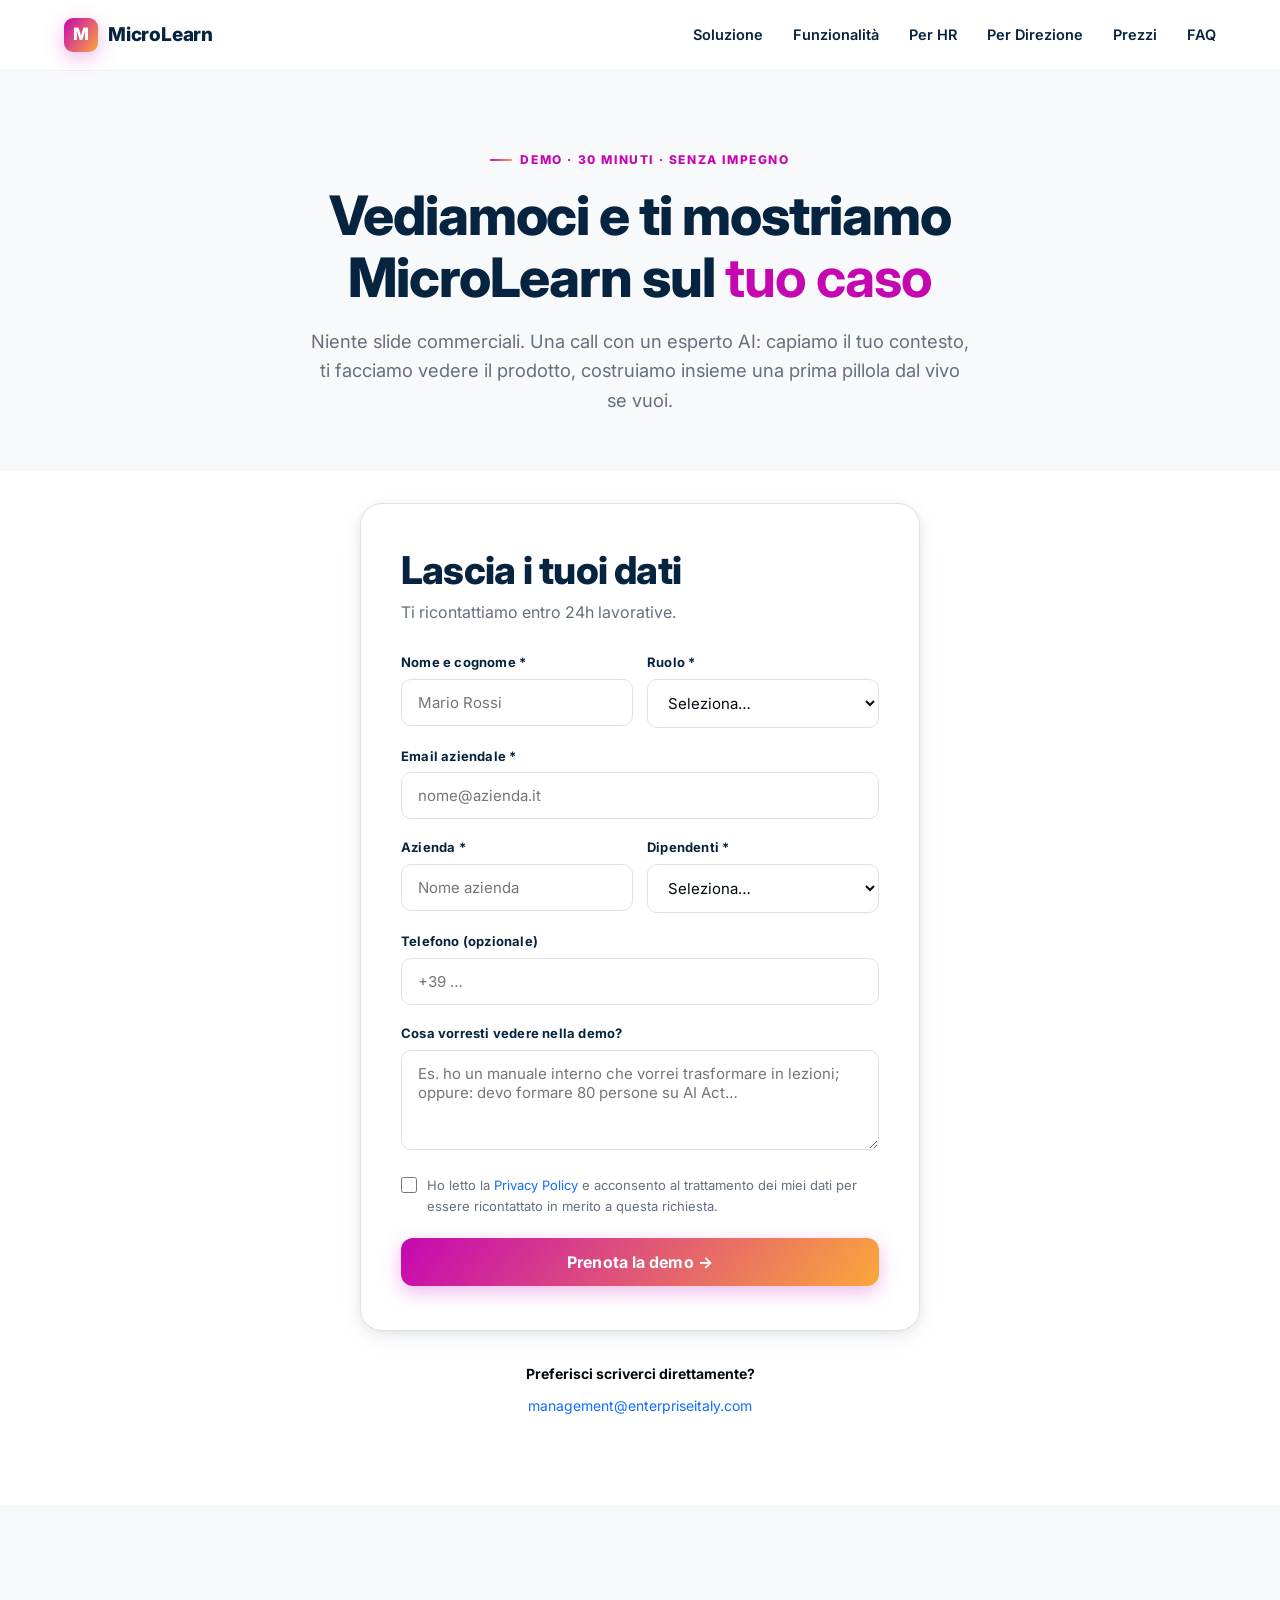
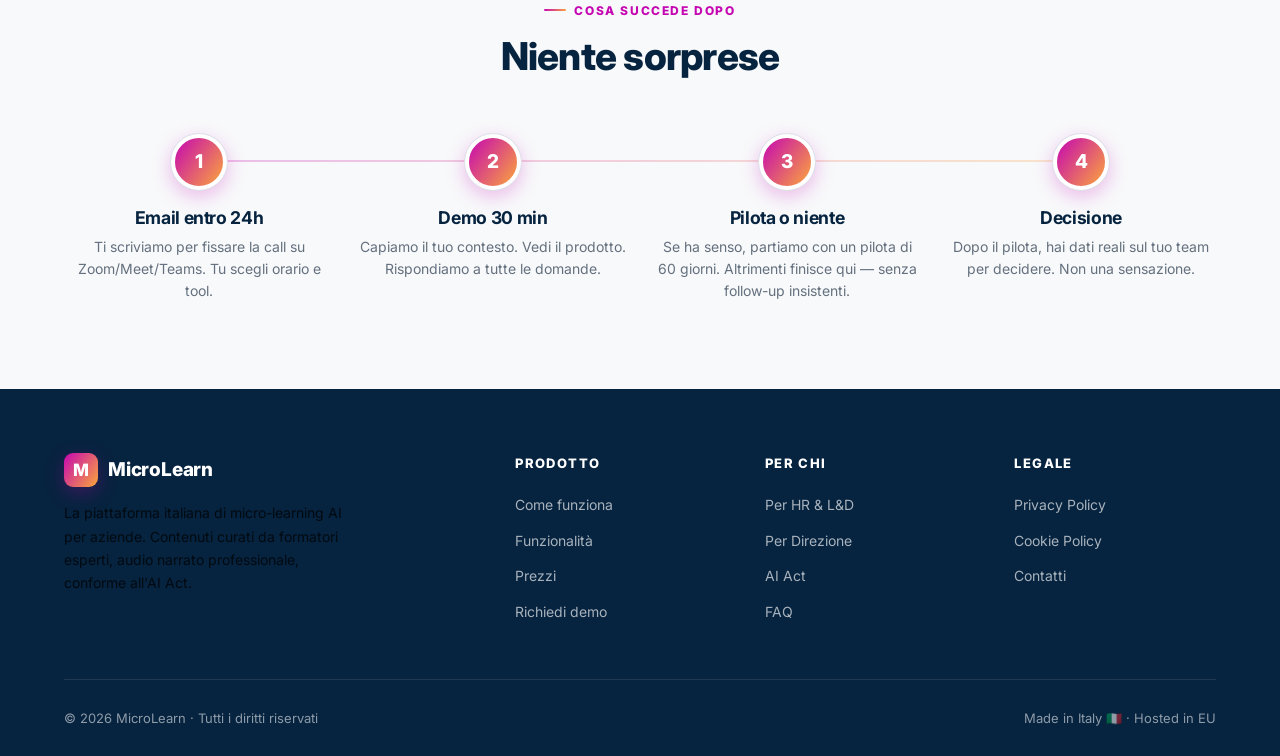
==== demo.html @ 462d7740 "first commit" ====
<!DOCTYPE html>
<html lang="it">
<head>
<meta charset="UTF-8">
<meta name="viewport" content="width=device-width, initial-scale=1.0">
<title>MicroLearn — Richiedi una demo</title>
<meta name="description" content="Prenota una demo MicroLearn. 30 minuti, senza impegno. Costruiamo una pillola partendo dal tuo documento.">
<link href="https://fonts.googleapis.com/css2?family=Inter:wght@300;400;500;600;700;800&display=swap" rel="stylesheet">
<link rel="stylesheet" href="assets/style.css">
<link rel="icon" href="data:image/svg+xml,%3Csvg xmlns='http://www.w3.org/2000/svg' viewBox='0 0 100 100'%3E%3Cdefs%3E%3ClinearGradient id='g' x1='0%25' y1='0%25' x2='100%25' y2='100%25'%3E%3Cstop offset='0%25' stop-color='%23C507B2'/%3E%3Cstop offset='100%25' stop-color='%23FBA73B'/%3E%3C/linearGradient%3E%3C/defs%3E%3Crect width='100' height='100' rx='22' fill='url(%23g)'/%3E%3Ctext x='50' y='68' text-anchor='middle' font-family='Inter,sans-serif' font-size='56' font-weight='800' fill='white'%3EM%3C/text%3E%3C/svg%3E">
</head>
<body>

<!-- Topbar -->
<header class="topbar">
  <div class="container topbar-inner">
    <a href="index.html" class="brand">
      <span class="brand-mark">M</span>
      <span>MicroLearn</span>
    </a>
    <nav class="nav-menu" aria-label="Menu principale">
      <a href="index.html#soluzione">Soluzione</a>
      <a href="index.html#funzionalita">Funzionalità</a>
      <a href="per-hr.html">Per HR</a>
      <a href="per-direzione.html">Per Direzione</a>
      <a href="index.html#prezzi">Prezzi</a>
      <a href="index.html#faq">FAQ</a>
    </nav>
    <button class="nav-toggle" aria-label="Apri menu" aria-expanded="false">
      <svg width="22" height="22" viewBox="0 0 24 24" fill="none" stroke="currentColor" stroke-width="2.5" stroke-linecap="round"><line x1="4" y1="7" x2="20" y2="7"/><line x1="4" y1="12" x2="20" y2="12"/><line x1="4" y1="17" x2="20" y2="17"/></svg>
    </button>
  </div>
</header>

<!-- Page hero -->
<section class="page-hero">
  <div class="container">
    <span class="eyebrow">Demo · 30 minuti · Senza impegno</span>
    <h1>Vediamoci e ti mostriamo<br>MicroLearn sul <span class="text-magenta">tuo caso</span></h1>
    <p>Niente slide commerciali. Una call con un esperto AI: capiamo il tuo contesto, ti facciamo vedere il prodotto, costruiamo insieme una prima pillola dal vivo se vuoi.</p>
  </div>
</section>

<!-- Form -->
<section style="padding-top:32px;">
  <div class="container">
    <div class="form-wrap reveal">
      <h2>Lascia i tuoi dati</h2>
      <p>Ti ricontattiamo entro 24h lavorative.</p>

      <div class="form-success" id="form-success">
        <strong>✓ Richiesta inviata.</strong> Ti scriviamo a brevissimo per fissare la call.
      </div>

      <form id="demo-form" novalidate>
        <div class="form-row">
          <div class="form-group">
            <label for="name">Nome e cognome *</label>
            <input id="name" name="name" type="text" required placeholder="Mario Rossi">
          </div>
          <div class="form-group">
            <label for="role">Ruolo *</label>
            <select id="role" name="role" required>
              <option value="">Seleziona…</option>
              <option>CEO / Direttore Generale</option>
              <option>HR / L&D Manager</option>
              <option>IT / Innovation Manager</option>
              <option>Compliance / Legal</option>
              <option>Consulente / Formatore</option>
              <option>Altro</option>
            </select>
          </div>
        </div>

        <div class="form-group">
          <label for="email">Email aziendale *</label>
          <input id="email" name="email" type="email" required placeholder="nome@azienda.it">
        </div>

        <div class="form-row">
          <div class="form-group">
            <label for="company">Azienda *</label>
            <input id="company" name="company" type="text" required placeholder="Nome azienda">
          </div>
          <div class="form-group">
            <label for="size">Dipendenti *</label>
            <select id="size" name="size" required>
              <option value="">Seleziona…</option>
              <option>Meno di 25</option>
              <option>25 — 100</option>
              <option>100 — 250</option>
              <option>250 — 1000</option>
              <option>Oltre 1000</option>
            </select>
          </div>
        </div>

        <div class="form-group">
          <label for="phone">Telefono (opzionale)</label>
          <input id="phone" name="phone" type="tel" placeholder="+39 …">
        </div>

        <div class="form-group">
          <label for="notes">Cosa vorresti vedere nella demo?</label>
          <textarea id="notes" name="notes" placeholder="Es. ho un manuale interno che vorrei trasformare in lezioni; oppure: devo formare 80 persone su AI Act…"></textarea>
        </div>

        <div class="form-consent">
          <input id="consent" name="consent" type="checkbox" required>
          <label for="consent" style="font-weight:400;color:var(--gray-500);">
            Ho letto la <a href="legal/privacy.html">Privacy Policy</a> e acconsento al trattamento dei miei dati per essere ricontattato in merito a questa richiesta.
          </label>
        </div>

        <button type="submit" class="btn btn-primary btn-lg" style="width:100%;">Prenota la demo →</button>
      </form>
    </div>

    <!-- Info aggiuntive -->
    <div style="max-width:560px;margin:32px auto 0;text-align:center;font-size:14px;color:var(--gray-500);">
      <p style="margin-bottom:10px;"><strong>Preferisci scriverci direttamente?</strong></p>
      <p><a href="mailto:management@enterpriseitaly.com">management@enterpriseitaly.com</a></p>
    </div>
  </div>
</section>

<!-- Cosa succede dopo -->
<section class="solution">
  <div class="container">
    <div class="section-head reveal">
      <span class="eyebrow">Cosa succede dopo</span>
      <h2>Niente sorprese</h2>
    </div>
    <div class="steps">
      <div class="step reveal">
        <div class="step-num">1</div>
        <h4>Email entro 24h</h4>
        <p>Ti scriviamo per fissare la call su Zoom/Meet/Teams. Tu scegli orario e tool.</p>
      </div>
      <div class="step reveal">
        <div class="step-num">2</div>
        <h4>Demo 30 min</h4>
        <p>Capiamo il tuo contesto. Vedi il prodotto. Rispondiamo a tutte le domande.</p>
      </div>
      <div class="step reveal">
        <div class="step-num">3</div>
        <h4>Pilota o niente</h4>
        <p>Se ha senso, partiamo con un pilota di 60 giorni. Altrimenti finisce qui — senza follow-up insistenti.</p>
      </div>
      <div class="step reveal">
        <div class="step-num">4</div>
        <h4>Decisione</h4>
        <p>Dopo il pilota, hai dati reali sul tuo team per decidere. Non una sensazione.</p>
      </div>
    </div>
  </div>
</section>

<!-- Footer -->
<footer class="footer">
  <div class="container">
    <div class="footer-grid">
      <div>
        <a href="index.html" class="brand">
          <span class="brand-mark">M</span>
          <span>MicroLearn</span>
        </a>
        <p class="footer-tagline">La piattaforma italiana di micro-learning AI per aziende. Contenuti curati da formatori esperti, audio narrato professionale, conforme all'AI Act.</p>
      </div>
      <div>
        <h5>Prodotto</h5>
        <ul>
          <li><a href="index.html#soluzione">Come funziona</a></li>
          <li><a href="index.html#funzionalita">Funzionalità</a></li>
          <li><a href="index.html#prezzi">Prezzi</a></li>
          <li><a href="demo.html">Richiedi demo</a></li>
        </ul>
      </div>
      <div>
        <h5>Per chi</h5>
        <ul>
          <li><a href="per-hr.html">Per HR & L&D</a></li>
          <li><a href="per-direzione.html">Per Direzione</a></li>
          <li><a href="index.html#aiact">AI Act</a></li>
          <li><a href="index.html#faq">FAQ</a></li>
        </ul>
      </div>
      <div>
        <h5>Legale</h5>
        <ul>
          <li><a href="legal/privacy.html">Privacy Policy</a></li>
          <li><a href="legal/cookie.html">Cookie Policy</a></li>
          <li><a href="mailto:management@enterpriseitaly.com">Contatti</a></li>
        </ul>
      </div>
    </div>
    <div class="footer-bottom">
      <span>© <span data-year>2026</span> MicroLearn · Tutti i diritti riservati</span>
      <span>Made in Italy 🇮🇹 · Hosted in EU</span>
    </div>
  </div>
</footer>

<script src="assets/script.js"></script>
</body>
</html>
---- assets/style.css ----
/* ============================================================
   MicroLearn — sito di presentazione
   Brand variables + componenti riusabili
   ============================================================ */

:root {
  /* Brand */
  --navy: #06233F;
  --white: #FFFFFF;
  --magenta: #C507B2;
  --orange: #FBA73B;
  --blue: #116DFF;
  --dark: #020A11;

  /* Scala grigi neutri */
  --gray-50: #f8f9fb;
  --gray-100: #eef1f5;
  --gray-200: #dde2ea;
  --gray-300: #c4cbd8;
  --gray-400: #8d96a6;
  --gray-500: #64707e;
  --gray-600: #4a5563;

  /* Accenti semantici */
  --green: #16a34a;
  --red: #dc2626;

  /* Gradienti brand */
  --gradient-cta: linear-gradient(126deg, #C507B2, #FBA73B);
  --gradient-cta-hover: linear-gradient(126deg, #b006a1, #f59a2a);
  --gradient-soft: linear-gradient(126deg, rgba(197,7,178,0.08), rgba(251,167,59,0.08));
  --gradient-navy: linear-gradient(160deg, #06233F 0%, #0a3560 100%);

  /* Layout */
  --container: 1200px;
  --radius: 14px;
  --radius-sm: 10px;
  --radius-lg: 22px;

  /* Ombre */
  --shadow-sm: 0 1px 3px rgba(6,35,63,0.06), 0 2px 6px rgba(6,35,63,0.04);
  --shadow: 0 2px 8px rgba(6,35,63,0.08), 0 8px 24px rgba(6,35,63,0.06);
  --shadow-lg: 0 8px 24px rgba(6,35,63,0.12), 0 24px 48px rgba(6,35,63,0.08);
  --shadow-cta: 0 6px 20px rgba(197,7,178,0.28);
}

/* ============================================================
   Reset & basi
   ============================================================ */

*, *::before, *::after { margin: 0; padding: 0; box-sizing: border-box; }

html { scroll-behavior: smooth; scroll-padding-top: 80px; }

body {
  font-family: 'Inter', -apple-system, BlinkMacSystemFont, 'Segoe UI', Roboto, sans-serif;
  font-size: 16px;
  line-height: 1.6;
  color: var(--dark);
  background: var(--white);
  -webkit-font-smoothing: antialiased;
  -moz-osx-font-smoothing: grayscale;
  overflow-x: hidden;
}

img, svg { max-width: 100%; display: block; }

a { color: var(--blue); text-decoration: none; transition: color 0.15s ease; }
a:hover { color: var(--magenta); }

button { font-family: inherit; cursor: pointer; border: none; background: none; }

ul, ol { list-style: none; }

/* ============================================================
   Tipografia
   ============================================================ */

h1, h2, h3, h4 {
  font-family: 'Inter', sans-serif;
  color: var(--navy);
  letter-spacing: -0.02em;
  line-height: 1.15;
  font-weight: 800;
}

h1 { font-size: clamp(2rem, 5vw, 3.4rem); }
h2 { font-size: clamp(1.75rem, 3.5vw, 2.4rem); }
h3 { font-size: clamp(1.25rem, 2vw, 1.5rem); }
h4 { font-size: 1.1rem; font-weight: 700; }

p { color: var(--dark); }

.eyebrow {
  display: inline-flex;
  align-items: center;
  gap: 8px;
  font-size: 12px;
  font-weight: 800;
  text-transform: uppercase;
  letter-spacing: 1.6px;
  color: var(--magenta);
  margin-bottom: 14px;
}
.eyebrow::before {
  content: '';
  width: 22px;
  height: 2px;
  border-radius: 1px;
  background: var(--gradient-cta);
}

.highlight {
  background: linear-gradient(126deg, rgba(197,7,178,0.28), rgba(251,167,59,0.32));
  padding: 2px 10px;
  border-radius: 6px;
  font-weight: 700;
  color: var(--navy);
  -webkit-box-decoration-break: clone;
  box-decoration-break: clone;
}

.text-magenta { color: var(--magenta); font-weight: 700; }
.text-navy { color: var(--navy); }
.text-muted { color: var(--gray-500); }

/* ============================================================
   Container & layout
   ============================================================ */

.container {
  width: 100%;
  max-width: var(--container);
  margin: 0 auto;
  padding: 0 24px;
}

section { padding: 88px 0; }
section.compact { padding: 56px 0; }

.section-head {
  text-align: center;
  max-width: 720px;
  margin: 0 auto 56px;
}
.section-head h2 { margin-bottom: 14px; }
.section-head p { font-size: 1.1rem; color: var(--gray-500); }

/* ============================================================
   Bottoni
   ============================================================ */

.btn {
  display: inline-flex;
  align-items: center;
  justify-content: center;
  gap: 8px;
  padding: 14px 26px;
  border-radius: 12px;
  font-size: 15px;
  font-weight: 700;
  letter-spacing: 0.1px;
  cursor: pointer;
  transition: transform 0.15s ease, box-shadow 0.2s ease, background 0.2s ease;
  white-space: nowrap;
  text-decoration: none;
  line-height: 1;
}

.btn-primary {
  background: var(--gradient-cta);
  color: var(--white);
  box-shadow: var(--shadow-cta);
}
.btn-primary:hover {
  background: var(--gradient-cta-hover);
  transform: translateY(-2px);
  box-shadow: 0 10px 28px rgba(197,7,178,0.35);
  color: var(--white);
}

.btn-secondary {
  background: var(--white);
  color: var(--navy);
  border: 1.5px solid var(--gray-200);
}
.btn-secondary:hover {
  border-color: var(--navy);
  color: var(--navy);
  transform: translateY(-1px);
}

.btn-ghost {
  background: transparent;
  color: var(--white);
  border: 1.5px solid rgba(255,255,255,0.4);
}
.btn-ghost:hover {
  background: rgba(255,255,255,0.1);
  border-color: var(--white);
  color: var(--white);
}

.btn-sm { padding: 10px 18px; font-size: 14px; }
.btn-lg { padding: 16px 30px; font-size: 16px; }

.cta-row { display: flex; gap: 14px; flex-wrap: wrap; }

/* ============================================================
   Topbar / navigazione
   ============================================================ */

.topbar {
  position: sticky;
  top: 0;
  z-index: 100;
  background: rgba(255,255,255,0.92);
  backdrop-filter: saturate(180%) blur(14px);
  -webkit-backdrop-filter: saturate(180%) blur(14px);
  border-bottom: 1px solid var(--gray-100);
}
.topbar-inner {
  display: flex;
  align-items: center;
  justify-content: space-between;
  height: 70px;
}
.brand {
  display: flex;
  align-items: center;
  gap: 10px;
  font-weight: 800;
  font-size: 19px;
  color: var(--navy);
  letter-spacing: -0.01em;
}
.brand:hover { color: var(--navy); }
.brand-mark {
  width: 34px;
  height: 34px;
  border-radius: 9px;
  background: var(--gradient-cta);
  display: flex;
  align-items: center;
  justify-content: center;
  color: var(--white);
  font-size: 17px;
  font-weight: 800;
  box-shadow: var(--shadow-cta);
}

.nav-menu {
  display: flex;
  align-items: center;
  gap: 30px;
}
.nav-menu a {
  color: var(--navy);
  font-weight: 600;
  font-size: 14.5px;
  transition: color 0.15s ease;
}
.nav-menu a:hover { color: var(--magenta); }

.nav-cta { margin-left: 8px; }

.nav-toggle {
  display: none;
  width: 42px;
  height: 42px;
  align-items: center;
  justify-content: center;
  border-radius: 8px;
  color: var(--navy);
}
.nav-toggle:hover { background: var(--gray-100); }

/* ============================================================
   Hero
   ============================================================ */

.hero {
  background: linear-gradient(180deg, #f8f9fb 0%, #ffffff 100%);
  padding: 64px 0 88px;
  position: relative;
  overflow: hidden;
}
.hero::before {
  content: '';
  position: absolute;
  top: -200px;
  right: -200px;
  width: 600px;
  height: 600px;
  background: radial-gradient(circle, rgba(197,7,178,0.10), transparent 65%);
  pointer-events: none;
}
.hero::after {
  content: '';
  position: absolute;
  bottom: -180px;
  left: -180px;
  width: 500px;
  height: 500px;
  background: radial-gradient(circle, rgba(251,167,59,0.10), transparent 65%);
  pointer-events: none;
}
.hero-grid {
  display: grid;
  grid-template-columns: 1fr 1fr;
  gap: 64px;
  align-items: center;
  position: relative;
  z-index: 1;
}
.hero h1 {
  margin: 14px 0 22px;
  letter-spacing: -0.025em;
}
.hero h1 .accent {
  background: var(--gradient-cta);
  -webkit-background-clip: text;
  -webkit-text-fill-color: transparent;
  background-clip: text;
}
.hero-sub {
  font-size: 1.18rem;
  color: var(--gray-500);
  line-height: 1.6;
  margin-bottom: 32px;
  max-width: 520px;
}
.hero-trust {
  margin-top: 28px;
  display: flex;
  align-items: center;
  gap: 12px;
  font-size: 13px;
  color: var(--gray-500);
}
.hero-trust .dot { width: 6px; height: 6px; border-radius: 50%; background: var(--green); box-shadow: 0 0 0 4px rgba(22,163,74,0.15); }

/* Mini player nell'hero */
.hero-mock {
  background: var(--white);
  border-radius: var(--radius-lg);
  border: 1px solid var(--gray-200);
  box-shadow: var(--shadow-lg);
  overflow: hidden;
  transform: rotate(-1deg);
  transition: transform 0.3s ease;
}
.hero-mock:hover { transform: rotate(0); }

.mock-bar {
  display: flex;
  align-items: center;
  gap: 6px;
  padding: 12px 16px;
  background: var(--gray-50);
  border-bottom: 1px solid var(--gray-200);
}
.mock-bar span { width: 10px; height: 10px; border-radius: 50%; background: var(--gray-300); }
.mock-bar span:nth-child(1) { background: #ff5f57; }
.mock-bar span:nth-child(2) { background: #febc2e; }
.mock-bar span:nth-child(3) { background: #28c840; }
.mock-bar .url { margin-left: auto; font-size: 11px; color: var(--gray-500); font-weight: 500; }

.mock-slide {
  padding: 36px 32px;
  min-height: 320px;
  display: flex;
  flex-direction: column;
  justify-content: center;
}
.mock-badge {
  display: inline-flex;
  align-items: center;
  gap: 6px;
  padding: 5px 12px;
  border-radius: 20px;
  background: rgba(6,35,63,0.07);
  color: var(--navy);
  font-size: 12px;
  font-weight: 600;
  width: fit-content;
  margin-bottom: 14px;
}
.mock-title {
  font-size: 22px;
  font-weight: 800;
  color: var(--navy);
  margin-bottom: 10px;
  line-height: 1.25;
  letter-spacing: -0.01em;
}
.mock-text { font-size: 14px; color: var(--gray-500); line-height: 1.6; margin-bottom: 18px; }
.mock-callout {
  background: linear-gradient(126deg, rgba(197,7,178,0.07), rgba(251,167,59,0.10));
  border-left: 3px solid var(--orange);
  padding: 12px 14px;
  border-radius: 8px;
  font-size: 13px;
  line-height: 1.5;
  color: var(--dark);
}
.mock-callout strong { color: var(--magenta); display: block; margin-bottom: 2px; font-size: 12px; }

.mock-nav {
  display: flex;
  align-items: center;
  justify-content: space-between;
  padding: 12px 18px;
  background: var(--gray-50);
  border-top: 1px solid var(--gray-200);
}
.mock-nav-btn {
  font-size: 12px;
  font-weight: 700;
  padding: 6px 14px;
  border-radius: 8px;
}
.mock-nav-btn.prev { color: var(--navy); border: 1px solid var(--gray-200); background: var(--white); }
.mock-nav-btn.next { color: var(--white); background: var(--gradient-cta); box-shadow: 0 2px 8px rgba(197,7,178,0.25); }
.mock-progress { display: flex; gap: 4px; }
.mock-progress span { width: 6px; height: 6px; border-radius: 50%; background: var(--gray-200); }
.mock-progress span.active { background: var(--gradient-cta); width: 18px; border-radius: 4px; height: 8px; }
.mock-progress span.done { background: var(--gray-400); }

/* ============================================================
   Banner urgenza
   ============================================================ */

.urgency {
  background: var(--gradient-navy);
  color: var(--white);
  padding: 28px 0;
}
.urgency-inner {
  display: flex;
  align-items: center;
  gap: 24px;
  flex-wrap: wrap;
}
.urgency-icon {
  width: 48px;
  height: 48px;
  border-radius: 12px;
  background: var(--gradient-cta);
  display: flex;
  align-items: center;
  justify-content: center;
  flex-shrink: 0;
  box-shadow: var(--shadow-cta);
}
.urgency-text {
  flex: 1;
  min-width: 280px;
}
.urgency-text strong { display: block; font-size: 15px; margin-bottom: 4px; color: var(--white); }
.urgency-text span { font-size: 14px; color: rgba(255,255,255,0.78); }
.urgency .btn { flex-shrink: 0; }

/* ============================================================
   Problema (3 pain point)
   ============================================================ */

.problem-grid {
  display: grid;
  grid-template-columns: repeat(3, 1fr);
  gap: 24px;
}
.pain-card {
  background: var(--white);
  border: 1px solid var(--gray-200);
  border-radius: var(--radius);
  padding: 30px 28px;
  transition: transform 0.2s ease, box-shadow 0.2s ease;
}
.pain-card:hover { transform: translateY(-4px); box-shadow: var(--shadow); }
.pain-icon {
  width: 48px;
  height: 48px;
  border-radius: 12px;
  background: var(--gray-50);
  display: flex;
  align-items: center;
  justify-content: center;
  margin-bottom: 18px;
  color: var(--magenta);
}
.pain-card h3 { font-size: 1.15rem; margin-bottom: 10px; }
.pain-card p { font-size: 15px; color: var(--gray-500); line-height: 1.55; }

/* ============================================================
   Soluzione (3 pilastri)
   ============================================================ */

.solution {
  background: var(--gray-50);
}
.pillars {
  display: grid;
  grid-template-columns: repeat(3, 1fr);
  gap: 28px;
}
.pillar {
  background: var(--white);
  border-radius: var(--radius-lg);
  padding: 38px 32px;
  position: relative;
  border: 1px solid var(--gray-200);
  box-shadow: var(--shadow-sm);
  transition: transform 0.2s ease, box-shadow 0.2s ease;
}
.pillar:hover { transform: translateY(-6px); box-shadow: var(--shadow-lg); border-color: rgba(197,7,178,0.25); }
.pillar-num {
  position: absolute;
  top: -22px;
  left: 30px;
  width: 44px;
  height: 44px;
  border-radius: 12px;
  background: var(--gradient-cta);
  color: var(--white);
  display: flex;
  align-items: center;
  justify-content: center;
  font-size: 17px;
  font-weight: 800;
  box-shadow: var(--shadow-cta);
}
.pillar h3 { margin: 16px 0 12px; }
.pillar p { font-size: 15px; color: var(--gray-500); line-height: 1.65; }

/* ============================================================
   Come funziona (timeline 4 step)
   ============================================================ */

.steps {
  display: grid;
  grid-template-columns: repeat(4, 1fr);
  gap: 24px;
  position: relative;
}
.steps::before {
  content: '';
  position: absolute;
  top: 26px;
  left: 12%;
  right: 12%;
  height: 2px;
  background: linear-gradient(90deg, var(--magenta), var(--orange));
  opacity: 0.25;
  z-index: 0;
}
.step {
  text-align: center;
  position: relative;
  z-index: 1;
}
.step-num {
  width: 56px;
  height: 56px;
  border-radius: 50%;
  background: var(--gradient-cta);
  color: var(--white);
  display: flex;
  align-items: center;
  justify-content: center;
  font-size: 19px;
  font-weight: 800;
  margin: 0 auto 18px;
  box-shadow: var(--shadow-cta);
  border: 4px solid var(--white);
  outline: 1px solid var(--gray-200);
}
.step-num svg { color: var(--white); }
.step h4 { margin-bottom: 8px; color: var(--navy); }
.step p { font-size: 14px; color: var(--gray-500); line-height: 1.55; }

/* ============================================================
   Demo mini-player live
   ============================================================ */

.demo-section {
  background: var(--gradient-navy);
  color: var(--white);
}
.demo-section h2, .demo-section .section-head p { color: var(--white); }
.demo-section .section-head p { color: rgba(255,255,255,0.78); }

.demo-player {
  max-width: 760px;
  margin: 0 auto;
  background: var(--white);
  border-radius: var(--radius-lg);
  overflow: hidden;
  box-shadow: var(--shadow-lg);
}
.demo-slide {
  min-height: 380px;
  padding: 44px 48px;
  display: flex;
  flex-direction: column;
  justify-content: center;
  color: var(--dark);
}
.demo-slide.cover { text-align: center; align-items: center; gap: 18px; }
.demo-slide.cover .badge {
  display: inline-flex;
  padding: 6px 14px;
  border-radius: 20px;
  background: rgba(6,35,63,0.08);
  color: var(--navy);
  font-size: 13px;
  font-weight: 600;
}
.demo-slide.cover h3 {
  font-size: 32px;
  color: var(--navy);
  max-width: 540px;
  letter-spacing: -0.015em;
}
.demo-slide.cover .tagline { font-size: 16px; color: var(--gray-500); max-width: 480px; }

.demo-slide .slide-title {
  font-size: 22px;
  font-weight: 800;
  margin-bottom: 18px;
  padding-bottom: 12px;
  position: relative;
  color: var(--navy);
}
.demo-slide .slide-title::after {
  content: '';
  position: absolute;
  bottom: 0; left: 0;
  width: 48px; height: 3px;
  background: var(--gradient-cta);
  border-radius: 2px;
}
.demo-slide p { font-size: 15.5px; line-height: 1.7; margin-bottom: 12px; }

.demo-callout {
  background: linear-gradient(126deg, rgba(197,7,178,0.06), rgba(251,167,59,0.10));
  border-left: 4px solid var(--orange);
  padding: 16px 20px;
  border-radius: 10px;
  margin-top: 16px;
  font-size: 14.5px;
  line-height: 1.6;
}
.demo-callout strong { display: block; color: var(--magenta); margin-bottom: 4px; font-size: 13px; }

.demo-quiz-q { font-size: 17px; font-weight: 700; color: var(--navy); margin-bottom: 16px; }
.demo-quiz-opt {
  display: flex;
  align-items: center;
  gap: 12px;
  padding: 12px 16px;
  border: 2px solid var(--gray-200);
  border-radius: 10px;
  margin-bottom: 8px;
  font-size: 14.5px;
  cursor: pointer;
  transition: all 0.15s ease;
}
.demo-quiz-opt:hover { border-color: var(--blue); background: rgba(17,109,255,0.04); }
.demo-quiz-opt.selected { border-color: var(--blue); background: rgba(17,109,255,0.07); }
.demo-quiz-opt.correct { border-color: var(--green); background: rgba(22,163,74,0.07); }
.demo-quiz-opt.wrong { border-color: var(--red); background: rgba(220,38,38,0.06); }
.demo-quiz-radio {
  width: 20px; height: 20px;
  border-radius: 50%;
  border: 2px solid var(--gray-300);
  flex-shrink: 0;
  background: var(--white);
}
.demo-quiz-opt.selected .demo-quiz-radio { border-color: var(--blue); background: var(--blue); }
.demo-quiz-opt.correct .demo-quiz-radio { border-color: var(--green); background: var(--green); }
.demo-quiz-opt.wrong .demo-quiz-radio { border-color: var(--red); background: var(--red); }

.demo-nav {
  display: flex;
  align-items: center;
  justify-content: space-between;
  padding: 18px 28px;
  background: var(--gray-50);
  border-top: 1px solid var(--gray-200);
}
.demo-nav-btn {
  padding: 10px 22px;
  border-radius: 10px;
  font-size: 14px;
  font-weight: 700;
  cursor: pointer;
  border: none;
  transition: all 0.15s ease;
}
.demo-nav-btn.prev { background: var(--white); color: var(--navy); border: 1px solid var(--gray-200); }
.demo-nav-btn.prev:hover:not(:disabled) { background: var(--gray-50); }
.demo-nav-btn.prev:disabled { opacity: 0.4; cursor: not-allowed; }
.demo-nav-btn.next { background: var(--gradient-cta); color: var(--white); box-shadow: var(--shadow-cta); }
.demo-nav-btn.next:hover { transform: translateY(-1px); }
.demo-progress { display: flex; gap: 5px; }
.demo-progress span { width: 7px; height: 7px; border-radius: 50%; background: var(--gray-200); transition: all 0.2s ease; }
.demo-progress span.done { background: var(--gray-400); }
.demo-progress span.active { background: var(--gradient-cta); width: 24px; height: 9px; border-radius: 5px; }

/* ============================================================
   Per chi (HR / C-Level cards)
   ============================================================ */

.audience-grid {
  display: grid;
  grid-template-columns: 1fr 1fr;
  gap: 28px;
}
.audience-card {
  background: var(--white);
  border-radius: var(--radius-lg);
  padding: 44px 40px;
  border: 1px solid var(--gray-200);
  position: relative;
  overflow: hidden;
  transition: transform 0.25s ease, box-shadow 0.25s ease;
}
.audience-card:hover { transform: translateY(-4px); box-shadow: var(--shadow-lg); }
.audience-card::before {
  content: '';
  position: absolute;
  top: 0; left: 0; right: 0;
  height: 4px;
  background: var(--gradient-cta);
}
.audience-card h3 { font-size: 1.5rem; margin-bottom: 14px; }
.audience-card p { color: var(--gray-500); margin-bottom: 22px; line-height: 1.65; }
.audience-card .who {
  display: inline-block;
  padding: 5px 12px;
  border-radius: 20px;
  background: var(--gradient-soft);
  color: var(--magenta);
  font-size: 12px;
  font-weight: 700;
  text-transform: uppercase;
  letter-spacing: 1px;
  margin-bottom: 20px;
}
.audience-card ul {
  margin-bottom: 28px;
}
.audience-card ul li {
  padding: 10px 0;
  border-bottom: 1px solid var(--gray-100);
  font-size: 15px;
  display: flex;
  align-items: flex-start;
  gap: 10px;
}
.audience-card ul li:last-child { border-bottom: none; }
.audience-card ul li::before {
  content: '✓';
  color: var(--magenta);
  font-weight: 800;
  flex-shrink: 0;
}

/* ============================================================
   Funzionalità (grid)
   ============================================================ */

.features-grid {
  display: grid;
  grid-template-columns: repeat(4, 1fr);
  gap: 20px;
}
.feature {
  background: var(--white);
  border: 1px solid var(--gray-200);
  border-radius: var(--radius);
  padding: 26px 22px;
  transition: all 0.2s ease;
}
.feature:hover {
  border-color: rgba(197,7,178,0.3);
  transform: translateY(-3px);
  box-shadow: var(--shadow);
}
.feature-icon {
  width: 42px;
  height: 42px;
  border-radius: 10px;
  background: var(--gradient-soft);
  display: flex;
  align-items: center;
  justify-content: center;
  margin-bottom: 16px;
  color: var(--magenta);
}
.feature h4 { font-size: 15.5px; margin-bottom: 6px; color: var(--navy); }
.feature p { font-size: 13.5px; color: var(--gray-500); line-height: 1.55; }

/* ============================================================
   Comparativa competitor (tabella)
   ============================================================ */

.compare {
  background: var(--gray-50);
}
.compare-wrap {
  overflow-x: auto;
  border-radius: var(--radius-lg);
  background: var(--white);
  box-shadow: var(--shadow);
  border: 1px solid var(--gray-200);
}
.compare table {
  width: 100%;
  border-collapse: collapse;
  min-width: 760px;
}
.compare th, .compare td {
  padding: 16px 18px;
  text-align: center;
  font-size: 14px;
  border-bottom: 1px solid var(--gray-100);
}
.compare th {
  font-weight: 700;
  color: var(--navy);
  background: var(--gray-50);
  text-transform: none;
  font-size: 13px;
  letter-spacing: 0.2px;
}
.compare th.us {
  background: var(--gradient-cta);
  color: var(--white);
  font-size: 14px;
  font-weight: 800;
}
.compare td:first-child, .compare th:first-child {
  text-align: left;
  font-weight: 600;
  color: var(--dark);
  background: var(--white);
  position: sticky; left: 0;
  z-index: 1;
  border-right: 1px solid var(--gray-100);
}
.compare td.us {
  background: linear-gradient(126deg, rgba(197,7,178,0.07), rgba(251,167,59,0.07));
  font-weight: 700;
  color: var(--navy);
}
.compare .yes { color: var(--green); font-size: 18px; font-weight: 800; }
.compare .no { color: var(--gray-300); font-size: 18px; }
.compare .partial { color: var(--orange); font-size: 13px; font-weight: 600; }

/* ============================================================
   Numeri / KPI
   ============================================================ */

.stats-grid {
  display: grid;
  grid-template-columns: repeat(4, 1fr);
  gap: 24px;
}
.stat {
  text-align: center;
  padding: 30px 20px;
  background: var(--white);
  border-radius: var(--radius);
  border: 1px solid var(--gray-200);
}
.stat-num {
  font-size: 2.6rem;
  font-weight: 800;
  background: var(--gradient-cta);
  -webkit-background-clip: text;
  -webkit-text-fill-color: transparent;
  background-clip: text;
  letter-spacing: -0.02em;
  line-height: 1;
  margin-bottom: 10px;
}
.stat-label { font-size: 14px; color: var(--gray-500); line-height: 1.4; }

/* ============================================================
   Testimonianze
   ============================================================ */

.testimonials {
  display: grid;
  grid-template-columns: repeat(3, 1fr);
  gap: 24px;
}
.testimonial {
  background: var(--white);
  border: 1px solid var(--gray-200);
  border-radius: var(--radius);
  padding: 32px 28px;
  position: relative;
  box-shadow: var(--shadow-sm);
}
.testimonial::before {
  content: '\201C';
  position: absolute;
  top: 6px;
  left: 22px;
  font-size: 64px;
  color: var(--magenta);
  opacity: 0.18;
  line-height: 1;
  font-family: Georgia, serif;
}
.testimonial-text {
  font-size: 15px;
  line-height: 1.7;
  color: var(--dark);
  margin-bottom: 22px;
  position: relative;
  z-index: 1;
}
.testimonial-author {
  display: flex;
  align-items: center;
  gap: 12px;
}
.testimonial-avatar {
  width: 42px;
  height: 42px;
  border-radius: 50%;
  background: var(--gradient-cta);
  color: var(--white);
  display: flex;
  align-items: center;
  justify-content: center;
  font-weight: 800;
  font-size: 15px;
  flex-shrink: 0;
}
.testimonial-meta strong { display: block; font-size: 14px; color: var(--navy); }
.testimonial-meta span { font-size: 13px; color: var(--gray-500); }

/* ============================================================
   AI Act box
   ============================================================ */

.aiact {
  background: var(--gradient-navy);
  color: var(--white);
  border-radius: var(--radius-lg);
  padding: 56px 48px;
  display: grid;
  grid-template-columns: 1.2fr 1fr;
  gap: 48px;
  align-items: center;
  box-shadow: var(--shadow-lg);
  position: relative;
  overflow: hidden;
}
.aiact::before {
  content: '';
  position: absolute;
  top: -100px;
  right: -100px;
  width: 380px;
  height: 380px;
  background: radial-gradient(circle, rgba(197,7,178,0.30), transparent 65%);
  pointer-events: none;
}
.aiact h2 { color: var(--white); margin-bottom: 18px; position: relative; z-index: 1; }
.aiact p { color: rgba(255,255,255,0.85); line-height: 1.7; margin-bottom: 14px; position: relative; z-index: 1; }
.aiact-eu {
  display: inline-flex;
  align-items: center;
  gap: 10px;
  padding: 8px 16px;
  border-radius: 20px;
  background: rgba(255,255,255,0.10);
  border: 1px solid rgba(255,255,255,0.2);
  font-size: 13px;
  font-weight: 600;
  color: var(--white);
  margin-bottom: 18px;
  position: relative;
  z-index: 1;
}
.aiact-art {
  background: rgba(0,0,0,0.20);
  border-left: 4px solid var(--orange);
  padding: 22px 24px;
  border-radius: 12px;
  position: relative;
  z-index: 1;
}
.aiact-art h4 { color: var(--orange); margin-bottom: 10px; font-size: 15px; text-transform: uppercase; letter-spacing: 1px; }
.aiact-art p { color: rgba(255,255,255,0.92); font-style: italic; font-size: 15px; margin: 0; }

/* ============================================================
   Prezzi
   ============================================================ */

.pricing-grid {
  display: grid;
  grid-template-columns: repeat(3, 1fr);
  gap: 24px;
  align-items: stretch;
}
.price-card {
  background: var(--white);
  border: 1px solid var(--gray-200);
  border-radius: var(--radius-lg);
  padding: 38px 32px;
  display: flex;
  flex-direction: column;
  transition: all 0.2s ease;
  position: relative;
}
.price-card.featured {
  border: 2px solid transparent;
  background:
    linear-gradient(var(--white), var(--white)) padding-box,
    var(--gradient-cta) border-box;
  transform: translateY(-8px);
  box-shadow: var(--shadow-lg);
}
.price-card .badge {
  position: absolute;
  top: -12px;
  left: 50%;
  transform: translateX(-50%);
  padding: 5px 16px;
  background: var(--gradient-cta);
  color: var(--white);
  border-radius: 20px;
  font-size: 11px;
  font-weight: 800;
  letter-spacing: 1px;
  text-transform: uppercase;
  box-shadow: var(--shadow-cta);
}
.price-card h3 { font-size: 1.35rem; margin-bottom: 6px; }
.price-card .price-tagline { color: var(--gray-500); font-size: 14px; margin-bottom: 22px; }
.price-amount { display: flex; align-items: baseline; gap: 6px; margin-bottom: 6px; }
.price-amount .currency { font-size: 24px; font-weight: 700; color: var(--navy); }
.price-amount .num { font-size: 3rem; font-weight: 800; color: var(--navy); letter-spacing: -0.03em; line-height: 1; }
.price-amount .per { font-size: 14px; color: var(--gray-500); }
.price-note { font-size: 13px; color: var(--gray-500); margin-bottom: 26px; }
.price-card ul { margin-bottom: 28px; flex: 1; }
.price-card ul li {
  padding: 10px 0;
  font-size: 14.5px;
  display: flex;
  align-items: flex-start;
  gap: 10px;
  color: var(--dark);
}
.price-card ul li::before {
  content: '✓';
  color: var(--magenta);
  font-weight: 800;
  flex-shrink: 0;
}
.price-card .btn { width: 100%; }

/* ============================================================
   FAQ
   ============================================================ */

.faq {
  max-width: 820px;
  margin: 0 auto;
}
.faq-item {
  border: 1px solid var(--gray-200);
  border-radius: var(--radius);
  margin-bottom: 14px;
  background: var(--white);
  overflow: hidden;
  transition: all 0.2s ease;
}
.faq-item.open { border-color: rgba(197,7,178,0.35); box-shadow: var(--shadow-sm); }
.faq-q {
  width: 100%;
  display: flex;
  align-items: center;
  justify-content: space-between;
  padding: 20px 24px;
  font-size: 16px;
  font-weight: 700;
  color: var(--navy);
  text-align: left;
  cursor: pointer;
  background: none;
}
.faq-q .icon {
  width: 26px; height: 26px;
  border-radius: 50%;
  background: var(--gradient-soft);
  color: var(--magenta);
  display: flex;
  align-items: center;
  justify-content: center;
  font-size: 16px;
  font-weight: 800;
  flex-shrink: 0;
  transition: transform 0.2s ease;
}
.faq-item.open .faq-q .icon { transform: rotate(45deg); }
.faq-a {
  max-height: 0;
  overflow: hidden;
  transition: max-height 0.3s ease, padding 0.3s ease;
  padding: 0 24px;
  color: var(--gray-500);
  font-size: 15px;
  line-height: 1.7;
}
.faq-item.open .faq-a {
  max-height: 600px;
  padding: 0 24px 22px;
}

/* ============================================================
   CTA finale
   ============================================================ */

.cta-final {
  background: var(--gradient-cta);
  color: var(--white);
  text-align: center;
  padding: 88px 0;
  position: relative;
  overflow: hidden;
}
.cta-final::before {
  content: '';
  position: absolute;
  top: -200px;
  left: 50%;
  transform: translateX(-50%);
  width: 800px;
  height: 800px;
  background: radial-gradient(circle, rgba(255,255,255,0.16), transparent 65%);
  pointer-events: none;
}
.cta-final-inner {
  position: relative;
  z-index: 1;
  max-width: 720px;
  margin: 0 auto;
}
.cta-final h2 { color: var(--white); margin-bottom: 14px; }
.cta-final p { color: rgba(255,255,255,0.92); font-size: 1.15rem; margin-bottom: 32px; }
.cta-final .btn-secondary {
  background: var(--white);
  color: var(--magenta);
  border: none;
}
.cta-final .btn-secondary:hover { background: var(--gray-50); transform: translateY(-2px); color: var(--magenta); }

/* ============================================================
   Footer
   ============================================================ */

.footer {
  background: var(--navy);
  color: rgba(255,255,255,0.78);
  padding: 64px 0 28px;
}
.footer-grid {
  display: grid;
  grid-template-columns: 2fr 1fr 1fr 1fr;
  gap: 48px;
  margin-bottom: 44px;
}
.footer .brand { color: var(--white); margin-bottom: 14px; }
.footer .brand:hover { color: var(--white); }
.footer-tagline { font-size: 14px; line-height: 1.65; max-width: 300px; }
.footer h5 {
  color: var(--white);
  font-size: 13px;
  font-weight: 800;
  text-transform: uppercase;
  letter-spacing: 1.4px;
  margin-bottom: 18px;
}
.footer ul li { margin-bottom: 10px; }
.footer ul li a {
  color: rgba(255,255,255,0.65);
  font-size: 14px;
  transition: color 0.15s ease;
}
.footer ul li a:hover { color: var(--white); }
.footer-bottom {
  padding-top: 28px;
  border-top: 1px solid rgba(255,255,255,0.1);
  display: flex;
  justify-content: space-between;
  flex-wrap: wrap;
  gap: 14px;
  font-size: 13px;
  color: rgba(255,255,255,0.55);
}

/* ============================================================
   Form (demo page)
   ============================================================ */

.form-wrap {
  max-width: 560px;
  margin: 0 auto;
  background: var(--white);
  padding: 44px 40px;
  border-radius: var(--radius-lg);
  border: 1px solid var(--gray-200);
  box-shadow: var(--shadow);
}
.form-wrap h2 { margin-bottom: 8px; }
.form-wrap > p { color: var(--gray-500); margin-bottom: 26px; }
.form-group { margin-bottom: 18px; }
.form-group label { display: block; font-size: 13px; font-weight: 700; color: var(--navy); margin-bottom: 6px; letter-spacing: 0.2px; }
.form-group input, .form-group select, .form-group textarea {
  width: 100%;
  padding: 13px 16px;
  border: 1.5px solid var(--gray-200);
  border-radius: 10px;
  font-family: inherit;
  font-size: 15px;
  color: var(--dark);
  transition: border-color 0.15s ease, box-shadow 0.15s ease;
  background: var(--white);
}
.form-group input:focus, .form-group select:focus, .form-group textarea:focus {
  outline: none;
  border-color: var(--blue);
  box-shadow: 0 0 0 3px rgba(17,109,255,0.12);
}
.form-group textarea { resize: vertical; min-height: 100px; }
.form-row { display: grid; grid-template-columns: 1fr 1fr; gap: 14px; }
.form-consent {
  display: flex;
  gap: 10px;
  align-items: flex-start;
  font-size: 13px;
  color: var(--gray-500);
  margin-bottom: 22px;
  line-height: 1.55;
}
.form-consent input { width: 16px; height: 16px; margin-top: 2px; flex-shrink: 0; }
.form-success {
  display: none;
  padding: 18px 22px;
  background: rgba(22,163,74,0.08);
  border: 1px solid rgba(22,163,74,0.3);
  border-radius: 10px;
  color: var(--green);
  font-size: 14.5px;
  margin-bottom: 18px;
}
.form-success.show { display: block; }

/* ============================================================
   Pagine secondarie (per-hr, per-direzione)
   ============================================================ */

.page-hero {
  background: var(--gray-50);
  padding: 72px 0 56px;
  text-align: center;
}
.page-hero .eyebrow { justify-content: center; }
.page-hero h1 { max-width: 820px; margin: 0 auto 18px; }
.page-hero p { font-size: 1.15rem; color: var(--gray-500); max-width: 660px; margin: 0 auto; }

.benefits-grid {
  display: grid;
  grid-template-columns: 1fr 1fr;
  gap: 28px;
}
.benefit {
  background: var(--white);
  border: 1px solid var(--gray-200);
  border-radius: var(--radius);
  padding: 30px 28px;
  transition: all 0.2s ease;
}
.benefit:hover { box-shadow: var(--shadow); transform: translateY(-3px); }
.benefit-icon {
  width: 52px; height: 52px;
  border-radius: 12px;
  background: var(--gradient-soft);
  display: flex;
  align-items: center;
  justify-content: center;
  color: var(--magenta);
  margin-bottom: 18px;
}
.benefit h3 { margin-bottom: 10px; }
.benefit p { color: var(--gray-500); font-size: 15px; line-height: 1.65; }

/* Quote box per pagine deep dive */
.quote-box {
  background: var(--gradient-soft);
  border-radius: var(--radius-lg);
  padding: 44px 48px;
  text-align: center;
  border: 1px solid rgba(197,7,178,0.18);
}
.quote-box .qmark { font-size: 56px; color: var(--magenta); opacity: 0.4; line-height: 1; font-family: Georgia, serif; }
.quote-box .stat-icon {
  display: inline-flex;
  width: 52px;
  height: 52px;
  border-radius: 14px;
  background: var(--gradient-cta);
  align-items: center;
  justify-content: center;
  margin-bottom: 8px;
  box-shadow: var(--shadow-cta);
}
.quote-box .stat-icon svg { color: var(--white); }
.quote-box blockquote {
  font-size: 1.4rem;
  font-weight: 600;
  color: var(--navy);
  line-height: 1.45;
  margin: 8px 0 22px;
  font-style: italic;
  letter-spacing: -0.01em;
}
.quote-box cite { font-size: 14px; color: var(--gray-500); font-style: normal; }

/* ============================================================
   Animations / scroll-reveal
   ============================================================ */

.reveal {
  opacity: 0;
  transform: translateY(20px);
  transition: opacity 0.6s ease, transform 0.6s ease;
}
.reveal.visible {
  opacity: 1;
  transform: translateY(0);
}

/* ============================================================
   Responsive
   ============================================================ */

@media (max-width: 980px) {
  .hero-grid { grid-template-columns: 1fr; gap: 40px; }
  .hero-mock { transform: none; max-width: 540px; margin: 0 auto; }
  .problem-grid, .pillars, .audience-grid, .pricing-grid, .testimonials,
  .benefits-grid { grid-template-columns: 1fr; }
  .features-grid { grid-template-columns: repeat(2, 1fr); }
  .stats-grid { grid-template-columns: repeat(2, 1fr); }
  .steps { grid-template-columns: repeat(2, 1fr); }
  .steps::before { display: none; }
  .aiact { grid-template-columns: 1fr; padding: 40px 32px; gap: 32px; }
  .footer-grid { grid-template-columns: 1fr 1fr; gap: 32px; }
  .price-card.featured { transform: none; }
}

@media (max-width: 700px) {
  section { padding: 64px 0; }
  .container { padding: 0 18px; }
  .nav-menu { display: none; position: fixed; top: 70px; left: 0; right: 0; background: var(--white); flex-direction: column; padding: 22px; gap: 20px; box-shadow: var(--shadow-lg); border-top: 1px solid var(--gray-100); }
  .nav-menu.open { display: flex; }
  .nav-menu .nav-cta { margin-left: 0; width: 100%; }
  .nav-menu .nav-cta .btn { width: 100%; }
  .nav-toggle { display: flex; }
  .features-grid { grid-template-columns: 1fr; }
  .stats-grid { grid-template-columns: 1fr 1fr; }
  .footer-grid { grid-template-columns: 1fr; }
  .form-row { grid-template-columns: 1fr; }
  .form-wrap { padding: 32px 24px; }
  .urgency-inner { flex-direction: column; align-items: flex-start; }
  .demo-slide { padding: 32px 24px; }
  .demo-slide.cover h3 { font-size: 24px; }
  .aiact { padding: 32px 24px; }
}
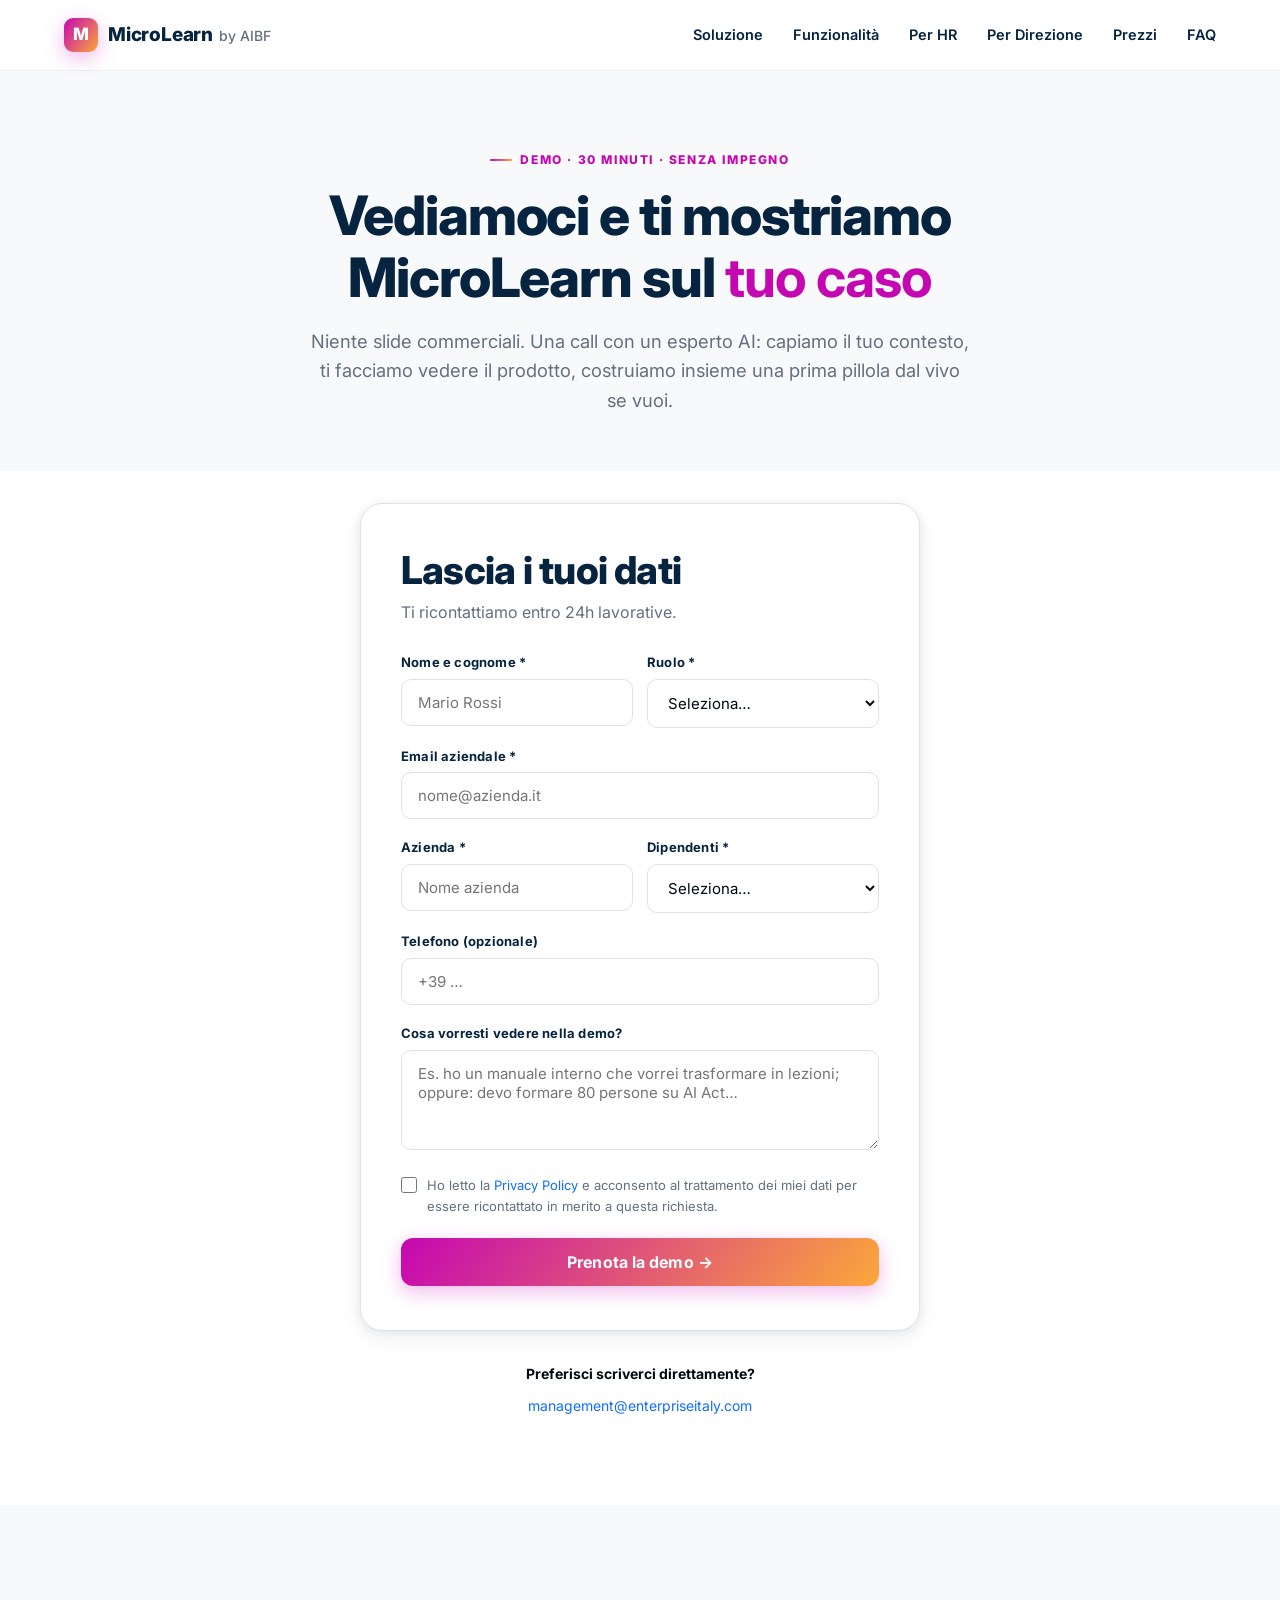
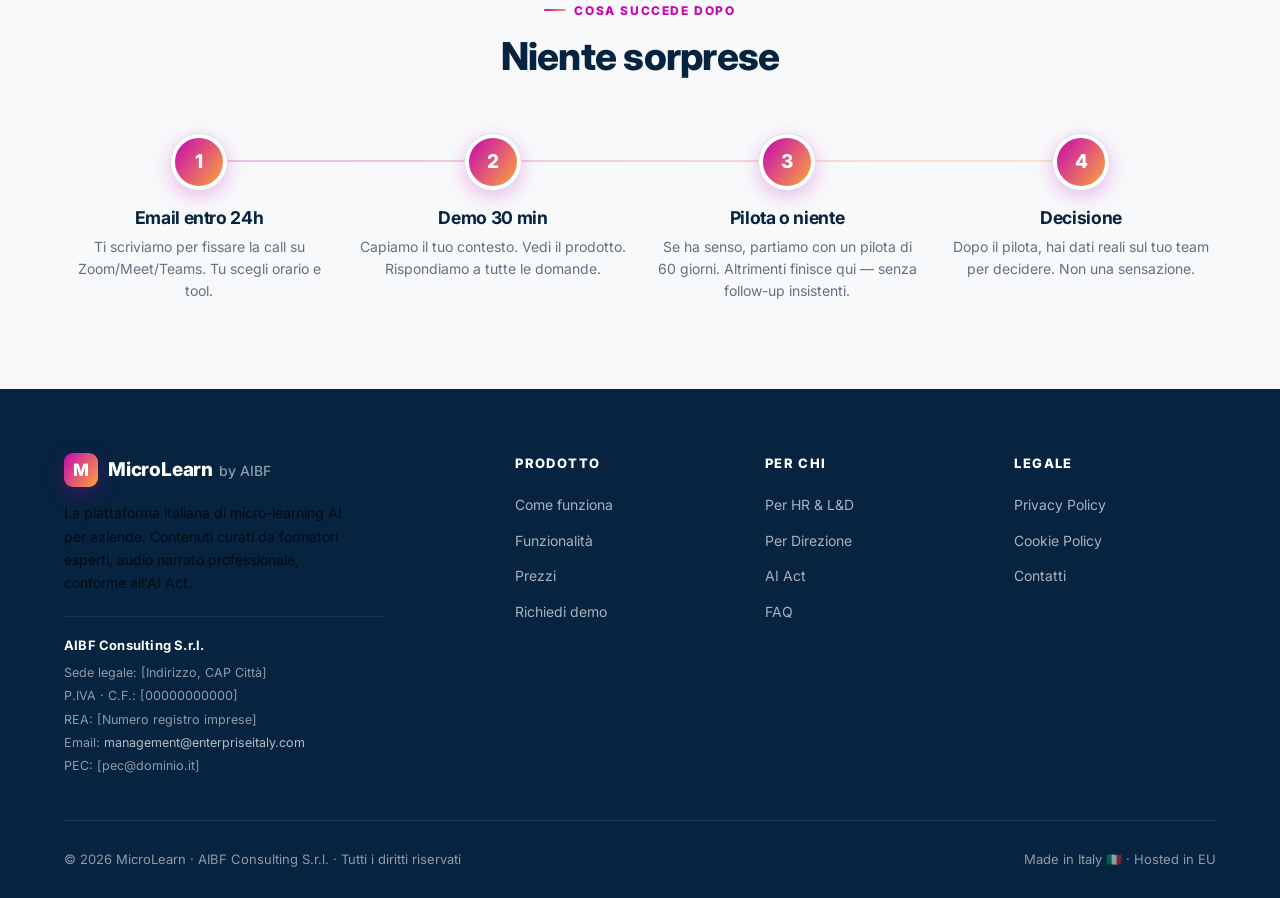
==== commit e275b11f: "piccoli update" ====
--- a/demo.html
+++ b/demo.html
@@ -16,7 +16,7 @@
   <div class="container topbar-inner">
     <a href="index.html" class="brand">
       <span class="brand-mark">M</span>
-      <span>MicroLearn</span>
+      <span>MicroLearn <span class="brand-sub">by AIBF</span></span>
     </a>
     <nav class="nav-menu" aria-label="Menu principale">
       <a href="index.html#soluzione">Soluzione</a>
@@ -163,9 +163,17 @@
       <div>
         <a href="index.html" class="brand">
           <span class="brand-mark">M</span>
-          <span>MicroLearn</span>
+          <span>MicroLearn <span class="brand-sub">by AIBF</span></span>
         </a>
         <p class="footer-tagline">La piattaforma italiana di micro-learning AI per aziende. Contenuti curati da formatori esperti, audio narrato professionale, conforme all'AI Act.</p>
+        <div class="aibf-info">
+          <strong>AIBF Consulting S.r.l.</strong>
+          <span>Sede legale: [Indirizzo, CAP Città]</span>
+          <span>P.IVA · C.F.: [00000000000]</span>
+          <span>REA: [Numero registro imprese]</span>
+          <span>Email: <a href="mailto:management@enterpriseitaly.com">management@enterpriseitaly.com</a></span>
+          <span>PEC: [pec@dominio.it]</span>
+        </div>
       </div>
       <div>
         <h5>Prodotto</h5>
@@ -195,7 +203,7 @@
       </div>
     </div>
     <div class="footer-bottom">
-      <span>© <span data-year>2026</span> MicroLearn · Tutti i diritti riservati</span>
+      <span>© <span data-year>2026</span> MicroLearn · AIBF Consulting S.r.l. · Tutti i diritti riservati</span>
       <span>Made in Italy 🇮🇹 · Hosted in EU</span>
     </div>
   </div>
--- a/assets/style.css
+++ b/assets/style.css
@@ -248,6 +248,14 @@
   font-weight: 800;
   box-shadow: var(--shadow-cta);
 }
+.brand-sub {
+  font-weight: 500;
+  color: var(--gray-500);
+  font-size: 14px;
+  margin-left: 2px;
+  letter-spacing: 0;
+}
+.footer .brand-sub { color: rgba(255,255,255,0.55); }
 
 .nav-menu {
   display: flex;
@@ -1181,6 +1189,27 @@
 .footer .brand { color: var(--white); margin-bottom: 14px; }
 .footer .brand:hover { color: var(--white); }
 .footer-tagline { font-size: 14px; line-height: 1.65; max-width: 300px; }
+.aibf-info {
+  margin-top: 22px;
+  padding-top: 18px;
+  border-top: 1px solid rgba(255,255,255,0.08);
+  display: flex;
+  flex-direction: column;
+  gap: 4px;
+  font-size: 12.5px;
+  line-height: 1.55;
+  color: rgba(255,255,255,0.55);
+  max-width: 320px;
+}
+.aibf-info strong {
+  color: var(--white);
+  font-size: 13px;
+  font-weight: 700;
+  letter-spacing: 0.2px;
+  margin-bottom: 4px;
+}
+.aibf-info a { color: rgba(255,255,255,0.7); }
+.aibf-info a:hover { color: var(--white); }
 .footer h5 {
   color: var(--white);
   font-size: 13px;
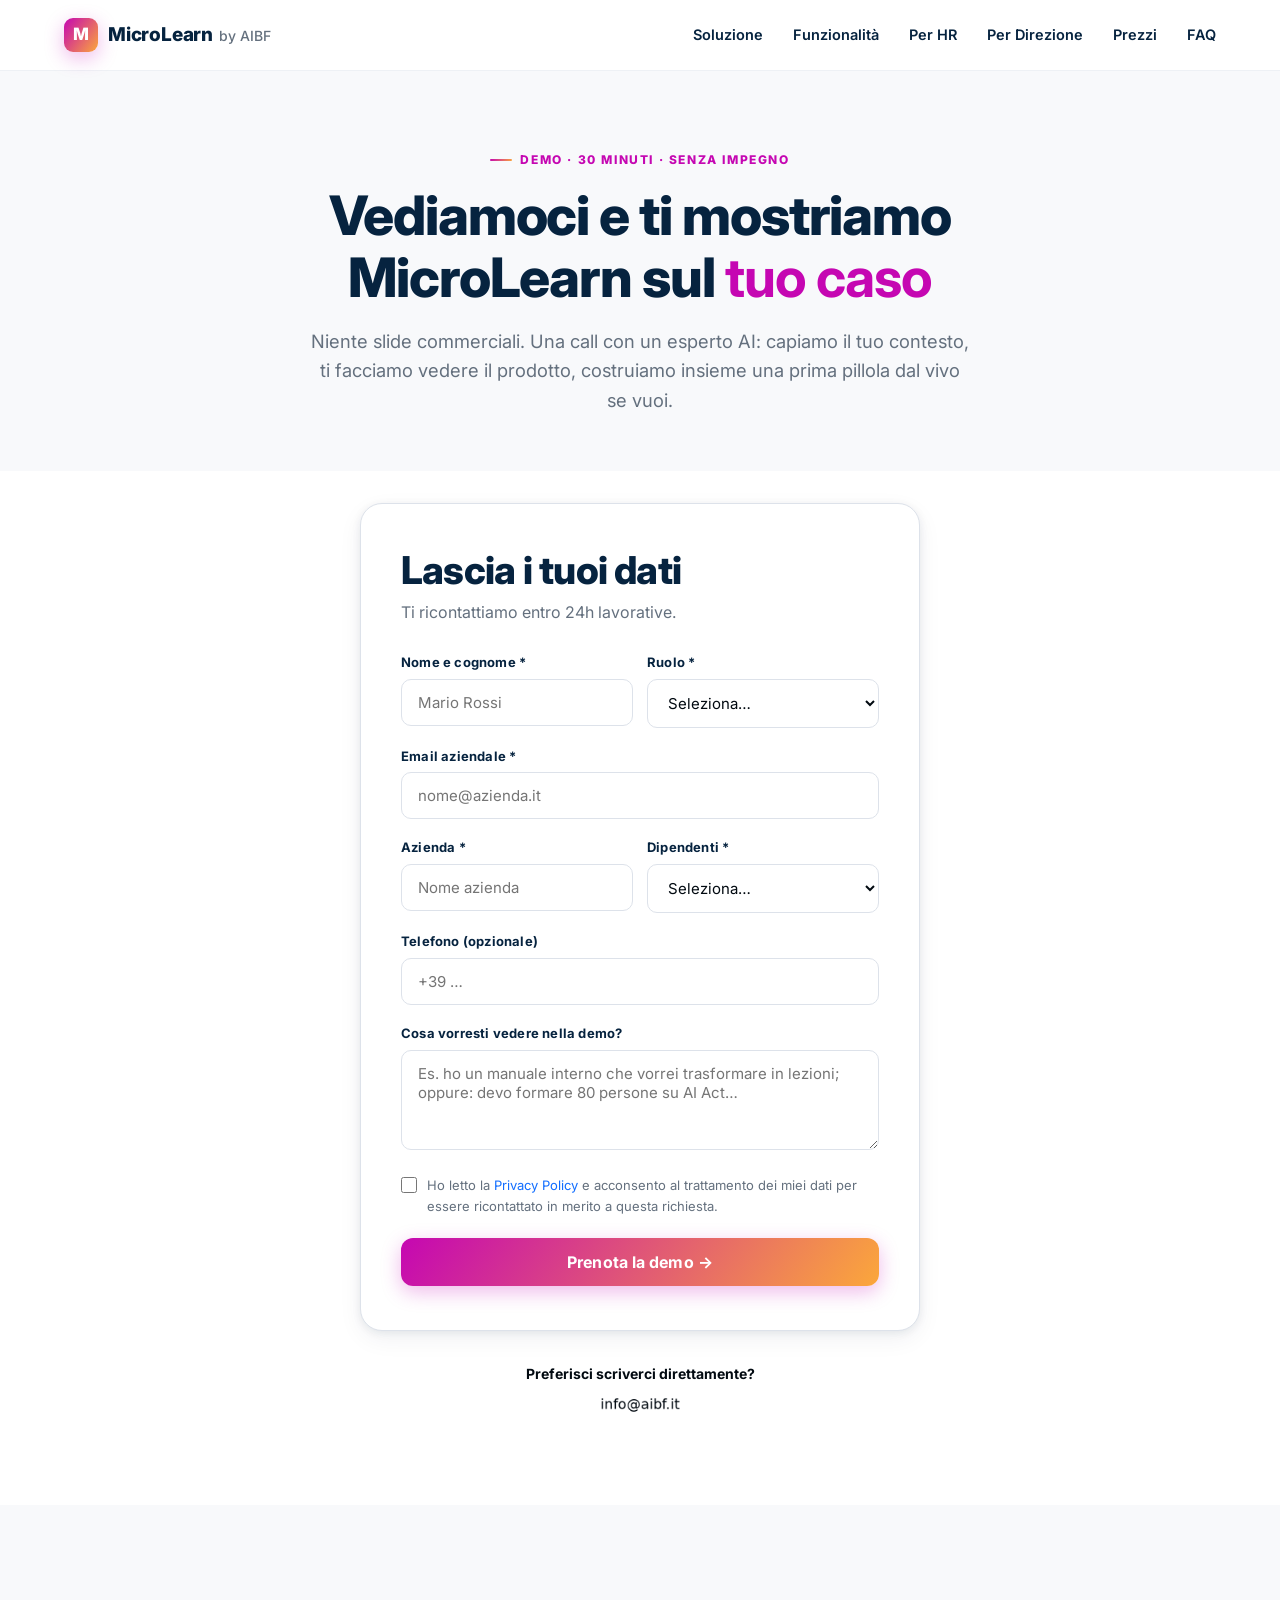
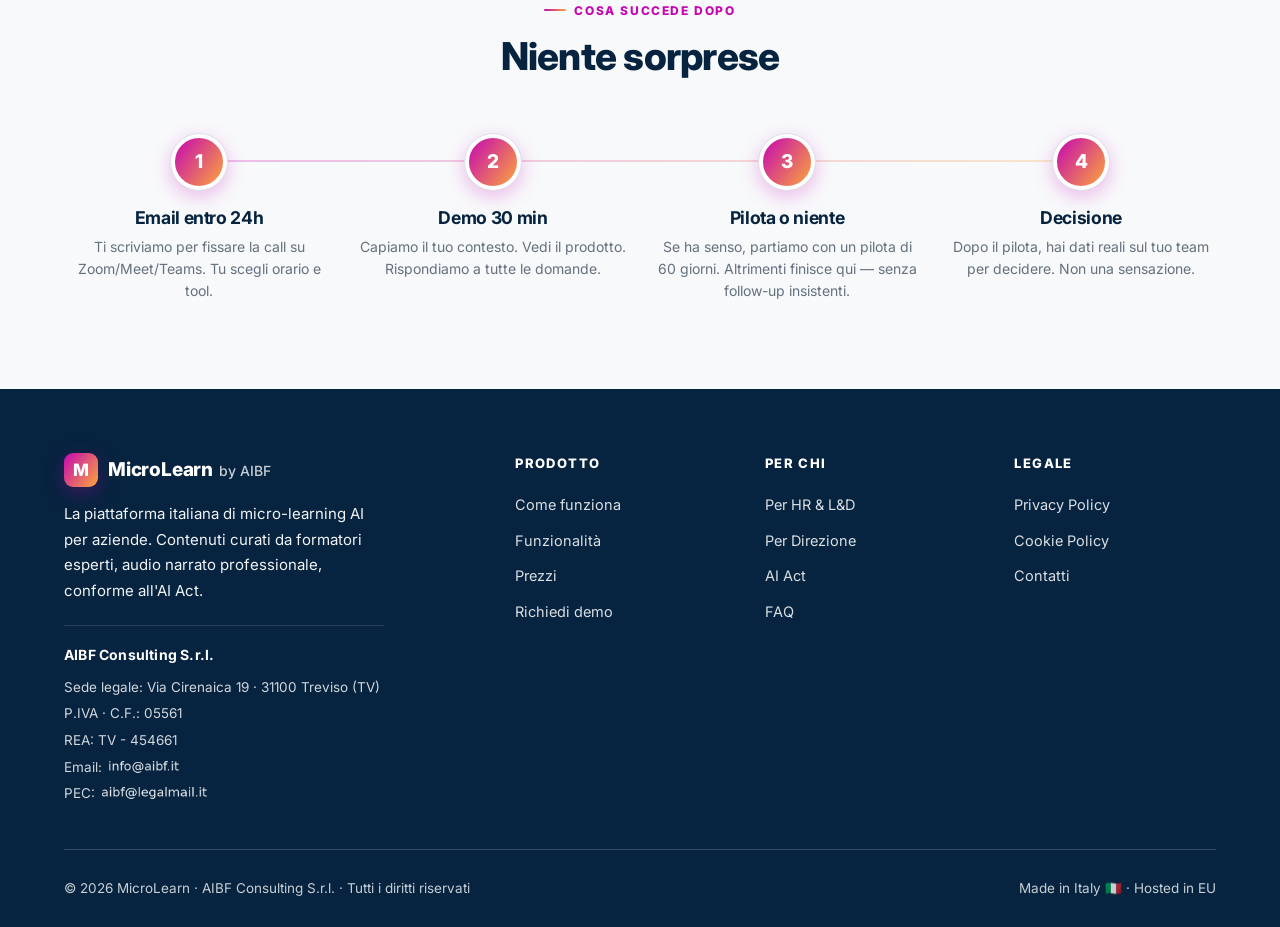
==== commit 26b1fdbe: "feat: email come immagini PNG (anti-spam)" ====
--- a/demo.html
+++ b/demo.html
@@ -119,7 +119,7 @@
     <!-- Info aggiuntive -->
     <div style="max-width:560px;margin:32px auto 0;text-align:center;font-size:14px;color:var(--gray-500);">
       <p style="margin-bottom:10px;"><strong>Preferisci scriverci direttamente?</strong></p>
-      <p><a href="mailto:management@enterpriseitaly.com">management@enterpriseitaly.com</a></p>
+      <p><img src="assets/img/email-info-dark.png" alt="indirizzo email AIBF" class="email-img"></p>
     </div>
   </div>
 </section>
@@ -168,11 +168,11 @@
         <p class="footer-tagline">La piattaforma italiana di micro-learning AI per aziende. Contenuti curati da formatori esperti, audio narrato professionale, conforme all'AI Act.</p>
         <div class="aibf-info">
           <strong>AIBF Consulting S.r.l.</strong>
-          <span>Sede legale: [Indirizzo, CAP Città]</span>
-          <span>P.IVA · C.F.: [00000000000]</span>
-          <span>REA: [Numero registro imprese]</span>
-          <span>Email: <a href="mailto:management@enterpriseitaly.com">management@enterpriseitaly.com</a></span>
-          <span>PEC: [pec@dominio.it]</span>
+          <span>Sede legale: Via Cirenaica 19 · 31100 Treviso (TV)</span>
+          <span>P.IVA · C.F.: 05561</span>
+          <span>REA: TV - 454661</span>
+          <span>Email: <img src="assets/img/email-info-light.png" alt="indirizzo email AIBF" class="email-img"></span>
+          <span>PEC: <img src="assets/img/email-pec-light.png" alt="indirizzo PEC AIBF" class="email-img"></span>
         </div>
       </div>
       <div>
@@ -198,7 +198,7 @@
         <ul>
           <li><a href="legal/privacy.html">Privacy Policy</a></li>
           <li><a href="legal/cookie.html">Cookie Policy</a></li>
-          <li><a href="mailto:management@enterpriseitaly.com">Contatti</a></li>
+          <li><a href="demo.html">Contatti</a></li>
         </ul>
       </div>
     </div>
--- a/assets/style.css
+++ b/assets/style.css
@@ -255,7 +255,7 @@
   margin-left: 2px;
   letter-spacing: 0;
 }
-.footer .brand-sub { color: rgba(255,255,255,0.55); }
+.footer .brand-sub { color: rgba(255,255,255,0.78); }
 
 .nav-menu {
   display: flex;
@@ -1177,7 +1177,7 @@
 
 .footer {
   background: var(--navy);
-  color: rgba(255,255,255,0.78);
+  color: rgba(255,255,255,0.92);
   padding: 64px 0 28px;
 }
 .footer-grid {
@@ -1188,28 +1188,46 @@
 }
 .footer .brand { color: var(--white); margin-bottom: 14px; }
 .footer .brand:hover { color: var(--white); }
-.footer-tagline { font-size: 14px; line-height: 1.65; max-width: 300px; }
+.footer-tagline {
+  font-size: 15px;
+  line-height: 1.7;
+  max-width: 320px;
+  color: rgba(255,255,255,0.95);
+  font-weight: 400;
+}
 .aibf-info {
   margin-top: 22px;
   padding-top: 18px;
-  border-top: 1px solid rgba(255,255,255,0.08);
+  border-top: 1px solid rgba(255,255,255,0.14);
   display: flex;
   flex-direction: column;
-  gap: 4px;
-  font-size: 12.5px;
-  line-height: 1.55;
-  color: rgba(255,255,255,0.55);
+  gap: 5px;
+  font-size: 13.5px;
+  line-height: 1.6;
+  color: rgba(255,255,255,0.82);
   max-width: 320px;
 }
 .aibf-info strong {
   color: var(--white);
-  font-size: 13px;
+  font-size: 14px;
   font-weight: 700;
   letter-spacing: 0.2px;
-  margin-bottom: 4px;
-}
-.aibf-info a { color: rgba(255,255,255,0.7); }
+  margin-bottom: 5px;
+}
+.aibf-info a { color: rgba(255,255,255,0.92); text-decoration: underline; text-underline-offset: 2px; }
 .aibf-info a:hover { color: var(--white); }
+
+/* Immagini email (anti-spam) */
+.email-img {
+  display: inline-block;
+  vertical-align: -3px;
+  height: 18px;
+  width: auto;
+  -webkit-user-select: none;
+  user-select: none;
+  pointer-events: none;
+}
+.aibf-info .email-img { height: 16px; vertical-align: -3px; }
 .footer h5 {
   color: var(--white);
   font-size: 13px;
@@ -1220,20 +1238,20 @@
 }
 .footer ul li { margin-bottom: 10px; }
 .footer ul li a {
-  color: rgba(255,255,255,0.65);
-  font-size: 14px;
+  color: rgba(255,255,255,0.85);
+  font-size: 14.5px;
   transition: color 0.15s ease;
 }
 .footer ul li a:hover { color: var(--white); }
 .footer-bottom {
   padding-top: 28px;
-  border-top: 1px solid rgba(255,255,255,0.1);
+  border-top: 1px solid rgba(255,255,255,0.18);
   display: flex;
   justify-content: space-between;
   flex-wrap: wrap;
   gap: 14px;
-  font-size: 13px;
-  color: rgba(255,255,255,0.55);
+  font-size: 13.5px;
+  color: rgba(255,255,255,0.78);
 }
 
 /* ============================================================
